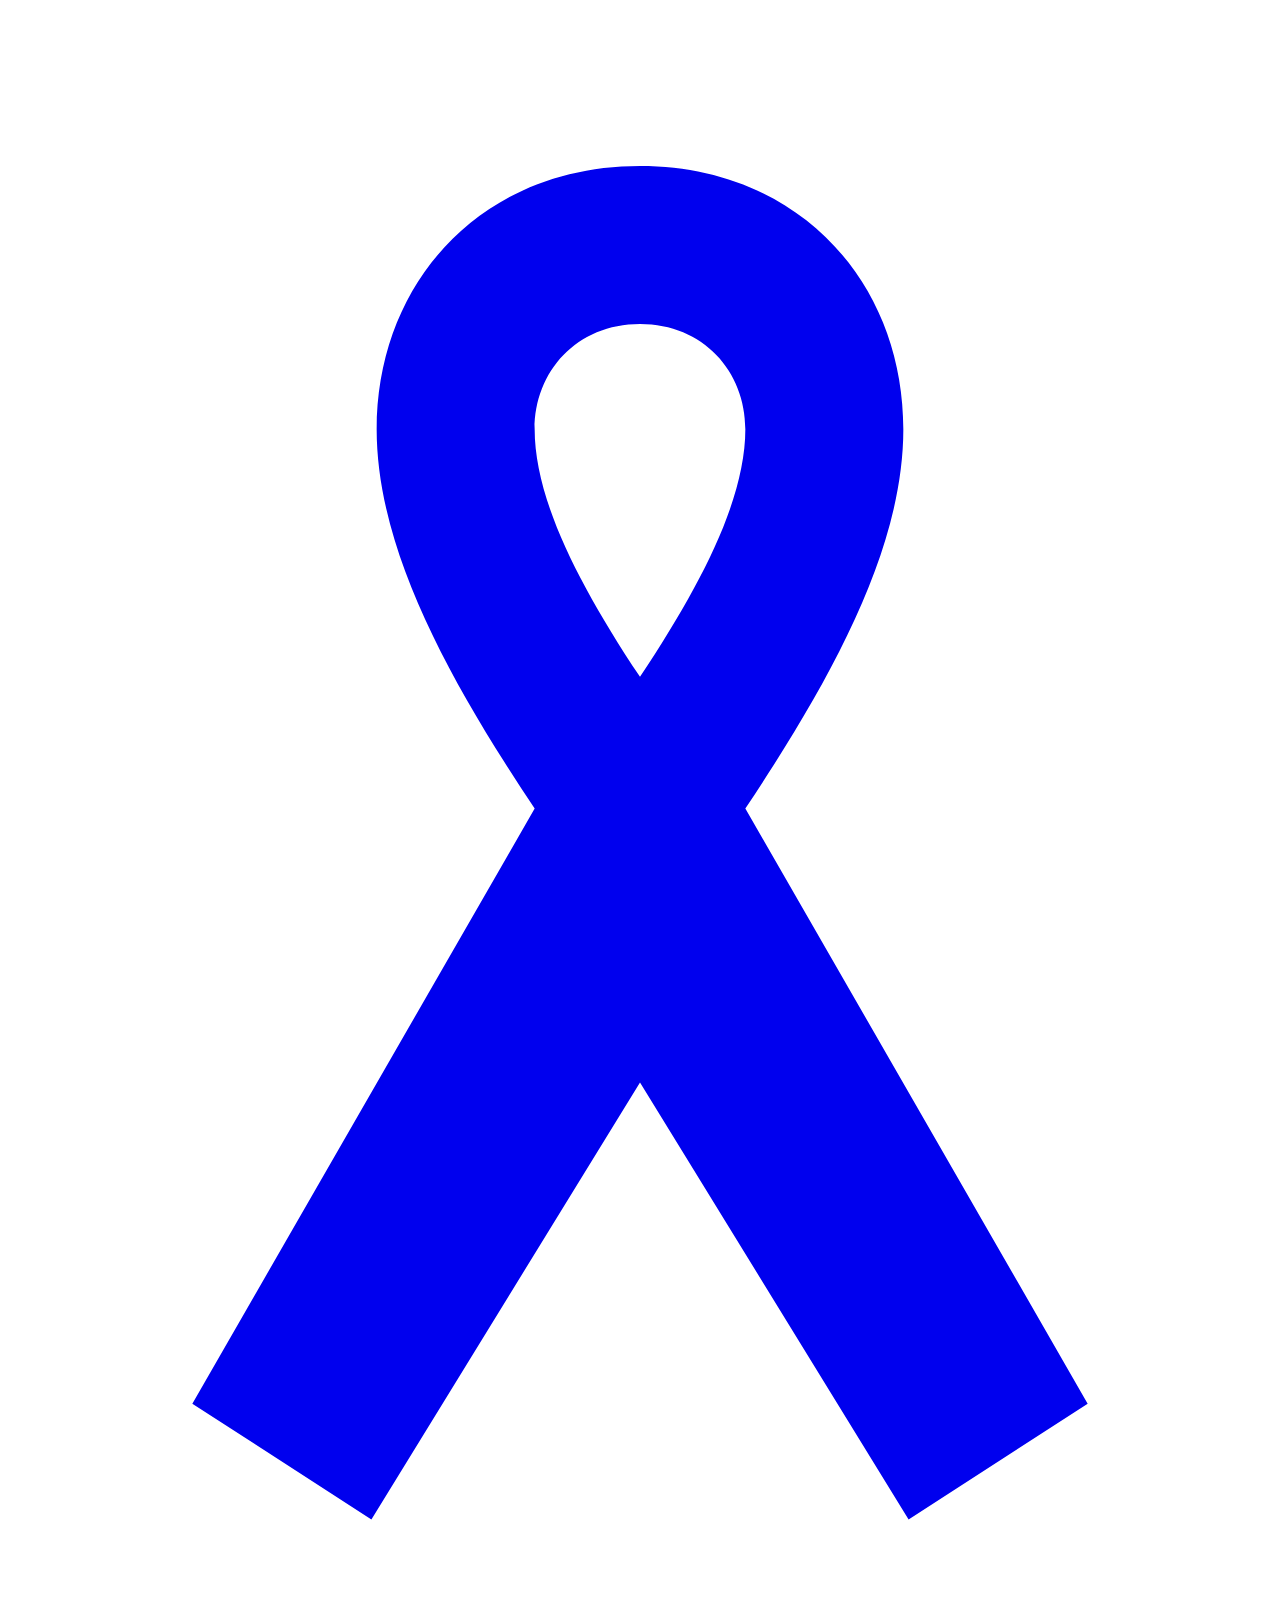
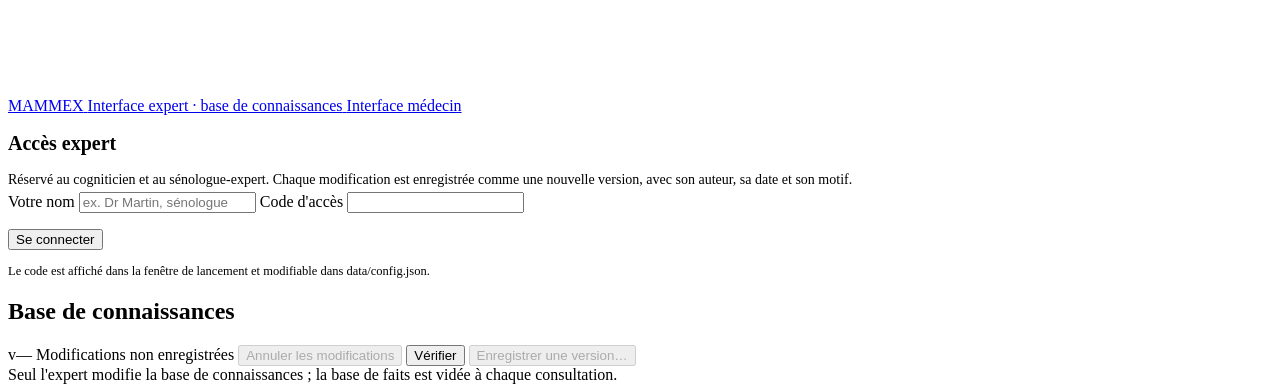
==== web/expert.html @ 283eb3ea "v1" ====
<!doctype html>
<html lang="fr">
<head>
<meta charset="utf-8">
<meta name="viewport" content="width=device-width, initial-scale=1">
<title>MAMMEX · Interface expert</title>
<link rel="stylesheet" href="/static/style.css">
</head>
<body>
<header class="topbar">
  <a class="brand" href="/expert">
    <svg class="brand-mark" viewBox="0 0 24 32" aria-hidden="true"><path d="M12 3c-3 0-5 2.2-5 5 0 2.3 1.4 4.8 3 7.2L3.5 26.5l3.4 2.2L12 20.4l5.1 8.3 3.4-2.2L14 15.2c1.6-2.4 3-4.9 3-7.2 0-2.8-2-5-5-5zm0 3c1.2 0 2 .9 2 2 0 1.3-.8 2.9-2 4.7-1.2-1.8-2-3.4-2-4.7 0-1.1.8-2 2-2z" fill="currentColor"/></svg>
    <span class="brand-name">MAMMEX</span>
    <span class="brand-sub">Interface expert · base de connaissances</span>
  </a>
  <span class="spacer"></span>
  <span class="pill hidden" id="who"></span>
  <a class="toplink" href="/">Interface médecin</a>
</header>

<main id="app">
  <section id="login-view" class="card card-pad login">
    <h1 style="font-size:20px">Accès expert</h1>
    <p class="muted" style="font-size:14px;margin:6px 0 4px">Réservé au cogniticien et au sénologue-expert. Chaque modification est enregistrée
      comme une nouvelle version, avec son auteur, sa date et son motif.</p>
    <form id="login-form">
      <label for="lg-nom">Votre nom</label>
      <input id="lg-nom" autocomplete="name" required placeholder="ex. Dr Martin, sénologue">
      <label for="lg-code">Code d'accès</label>
      <input id="lg-code" type="password" required>
      <div style="margin-top:16px"><button class="btn primary" type="submit">Se connecter</button></div>
      <p class="muted" style="font-size:12.5px;margin:14px 0 0">Le code est affiché dans la fenêtre de lancement et modifiable dans <span class="mono">data/config.json</span>.</p>
    </form>
  </section>

  <section id="editor-view" class="hidden">
    <div class="ed-bar">
      <h1>Base de connaissances</h1>
      <span class="pill" id="ver-pill">v—</span>
      <span class="dirty hidden" id="dirty">Modifications non enregistrées</span>
      <span class="spacer"></span>
      <button class="btn" id="btn-reset" disabled>Annuler les modifications</button>
      <button class="btn" id="btn-verify">Vérifier</button>
      <button class="btn primary" id="btn-save" disabled>Enregistrer une version…</button>
    </div>
    <nav class="tabs" id="tabs" role="tablist"></nav>
    <div id="panel"></div>
  </section>
</main>

<dialog id="dlg-save">
  <form class="dlg" method="dialog" id="save-form">
    <h2>Enregistrer une nouvelle version</h2>
    <p class="muted" style="font-size:14px;margin:0">La vérification automatique est relancée : la base n'est enregistrée que si elle ne contient aucune erreur.
      Les consultations suivantes utiliseront immédiatement cette version.</p>
    <div class="field"><label for="save-motif">Motif de la modification</label>
      <textarea id="save-motif" required placeholder="ex. CF de R9 relevé à 0,75 après revue des dossiers de 2025"></textarea></div>
    <div class="dlg-actions">
      <button class="btn" value="cancel" formnovalidate>Annuler</button>
      <button class="btn primary" id="save-ok" value="ok">Enregistrer</button>
    </div>
  </form>
</dialog>

<footer class="disclaimer">Seul l'expert modifie la base de connaissances ; la base de faits est vidée à chaque consultation.</footer>
<script src="/static/expert.js"></script>
</body>
</html>
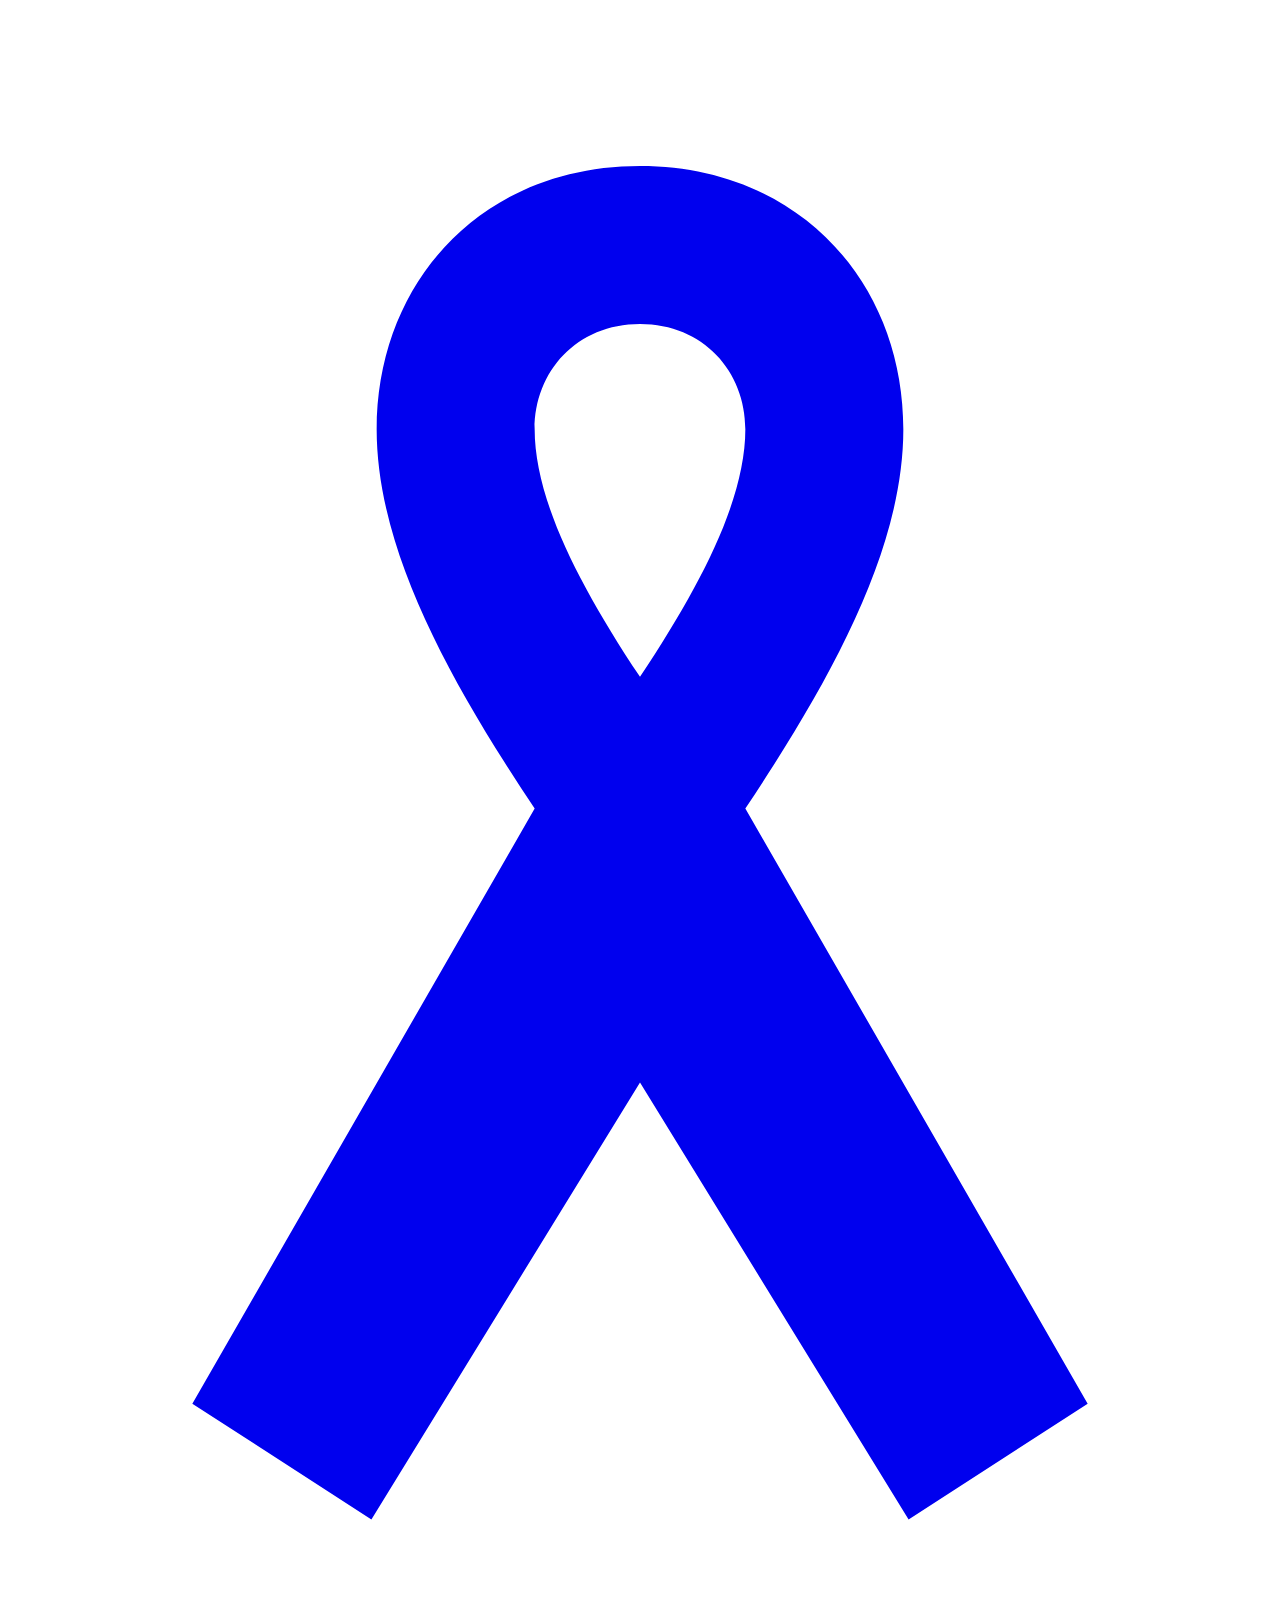
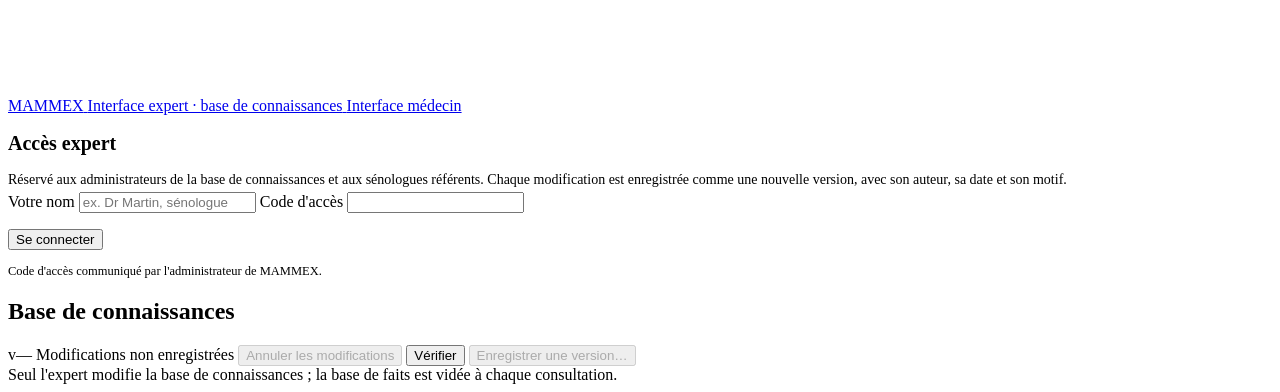
==== commit eda206c8: "changement d'interface et controle de la variable floue" ====
--- a/web/expert.html
+++ b/web/expert.html
@@ -21,7 +21,7 @@
 <main id="app">
   <section id="login-view" class="card card-pad login">
     <h1 style="font-size:20px">Accès expert</h1>
-    <p class="muted" style="font-size:14px;margin:6px 0 4px">Réservé au cogniticien et au sénologue-expert. Chaque modification est enregistrée
+    <p class="muted" style="font-size:14px;margin:6px 0 4px">Réservé aux administrateurs de la base de connaissances et aux sénologues référents. Chaque modification est enregistrée
       comme une nouvelle version, avec son auteur, sa date et son motif.</p>
     <form id="login-form">
       <label for="lg-nom">Votre nom</label>
@@ -29,7 +29,7 @@
       <label for="lg-code">Code d'accès</label>
       <input id="lg-code" type="password" required>
       <div style="margin-top:16px"><button class="btn primary" type="submit">Se connecter</button></div>
-      <p class="muted" style="font-size:12.5px;margin:14px 0 0">Le code est affiché dans la fenêtre de lancement et modifiable dans <span class="mono">data/config.json</span>.</p>
+      <p class="muted" style="font-size:12.5px;margin:14px 0 0">Code d'accès communiqué par l'administrateur de MAMMEX.</p>
     </form>
   </section>
 
